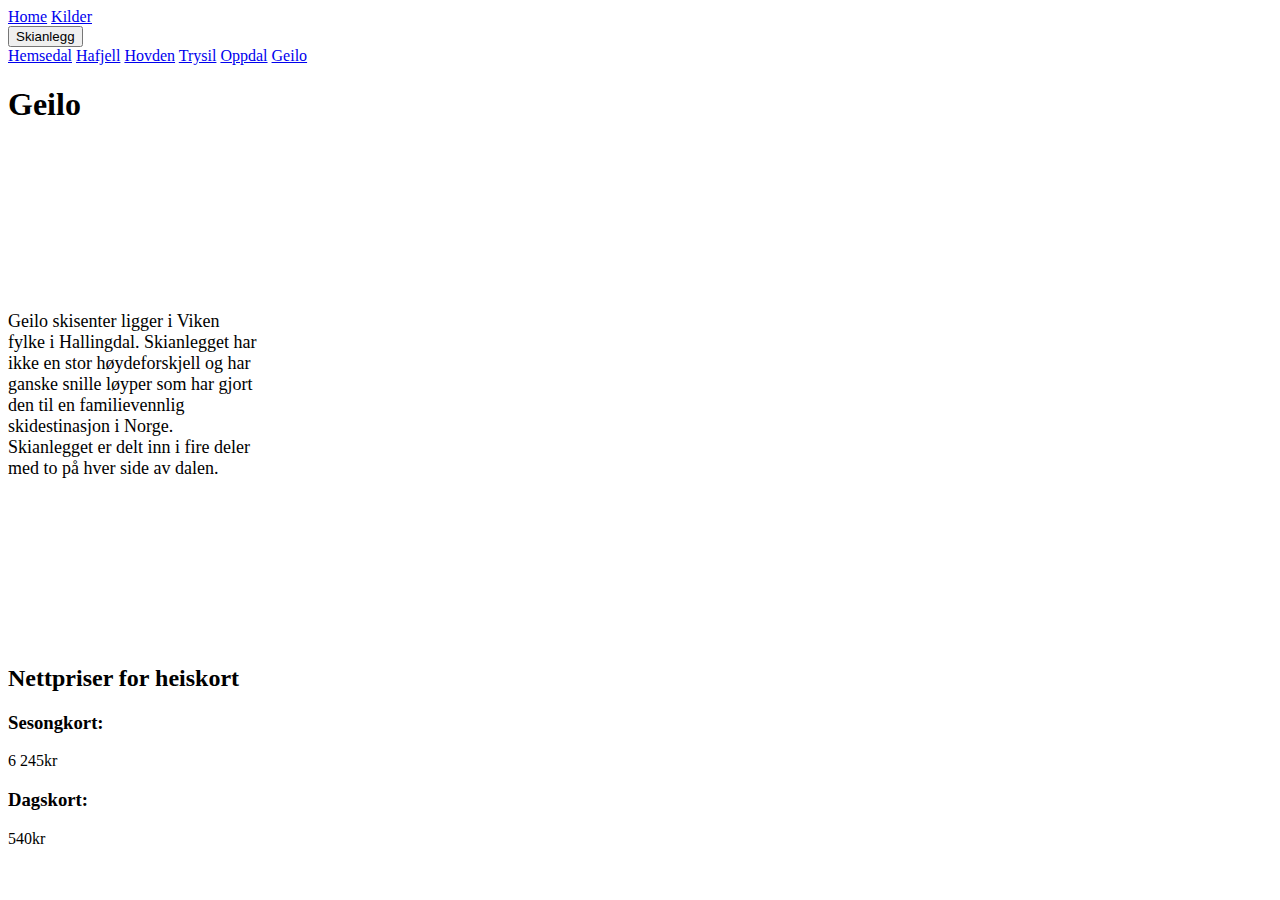
==== IT-prosjekt/html/Geilo.html @ 72b8c025 "Add files via upload" ====
<!DOCTYPE html>
<html lang="en">
<head>
    <meta charset="UTF-8">
    <meta http-equiv="X-UA-Compatible" content="IE=edge">
    <meta name="viewport" content="width=device-width, initial-scale=1.0">
    <title>Geilo</title>
    <link rel="stylesheet" href="/kap2/IT-prosjekt/stilark/stilarkskianlegg.css">
    <link rel="stylesheet" href="/kap2/IT-prosjekt/stilark/style.css">
    <Style>
        body{
            background-image: url(/kap2/IT-prosjekt/bilder/Geilo.jpg);
            background-position: center;
            background-repeat: no-repeat;
            background-size: cover;
        }

        #container{
            display: grid;
        grid-template-columns: repeat(5,1fr);
        grid-template-rows: repeat(1,1fr);
        height: 500px;
        align-items: center;
        font-size: 18px;
        

        grid-template-areas: 
        "i i t t t"
       
        ;

        
        }

        @media(max-width: 770px){
           #container{
            display: flex;
            flex-direction: column;
         
            justify-content: center;
           } 
           .tall{
               font-size: 30px;  
           }

           #priser{
               display: flex;
               flex-direction: column;   
           }
        }

      

        
    </Style>
</head>
<body>
    <div class="navigasjonsbar">
        <a href="index.html">Home</a>
        <a href="kilder.html" >Kilder</a>
        <div class="dropdown">
            
            <button class="dropbutton">Skianlegg </button>
            <div class="Skianlegg">
                <a href="Hemsedal.html">Hemsedal</a>
                <a href="Hafjell.html">Hafjell</a>
                <a href="Hovden.html">Hovden</a>
                <a href="Trysil.html">Trysil</a>
                <a href="Oppdal.html">Oppdal</a>
                <a href="Geilo.html">Geilo</a>
            </div>
        </div> 
    </div>
    <h1>Geilo</h1>
    
      <div id="container">
          <div class="Informasjon">
            <p>
                Geilo skisenter ligger i Viken fylke i Hallingdal. Skianlegget har ikke en stor høydeforskjell og har ganske snille løyper som har gjort den til en familievennlig skidestinasjon i Norge. Skianlegget er delt inn i fire deler med to på hver side av dalen.
            </p>
            </div>
            <div class="tom"> </div>
      </div>

    </div>
    <div id="heiskort">
  <h2>Nettpriser for heiskort</h2>
  <div id="priser">
      <div class="kort">
          <h3>Sesongkort:</h3>
          <p class="tall"> 6 245kr</p>
        </div>
        <div class="kort">
            <h3>Dagskort:</h3>
            <p class="tall"> 540kr</p>
        </div>
    </div>

</body>
</html>
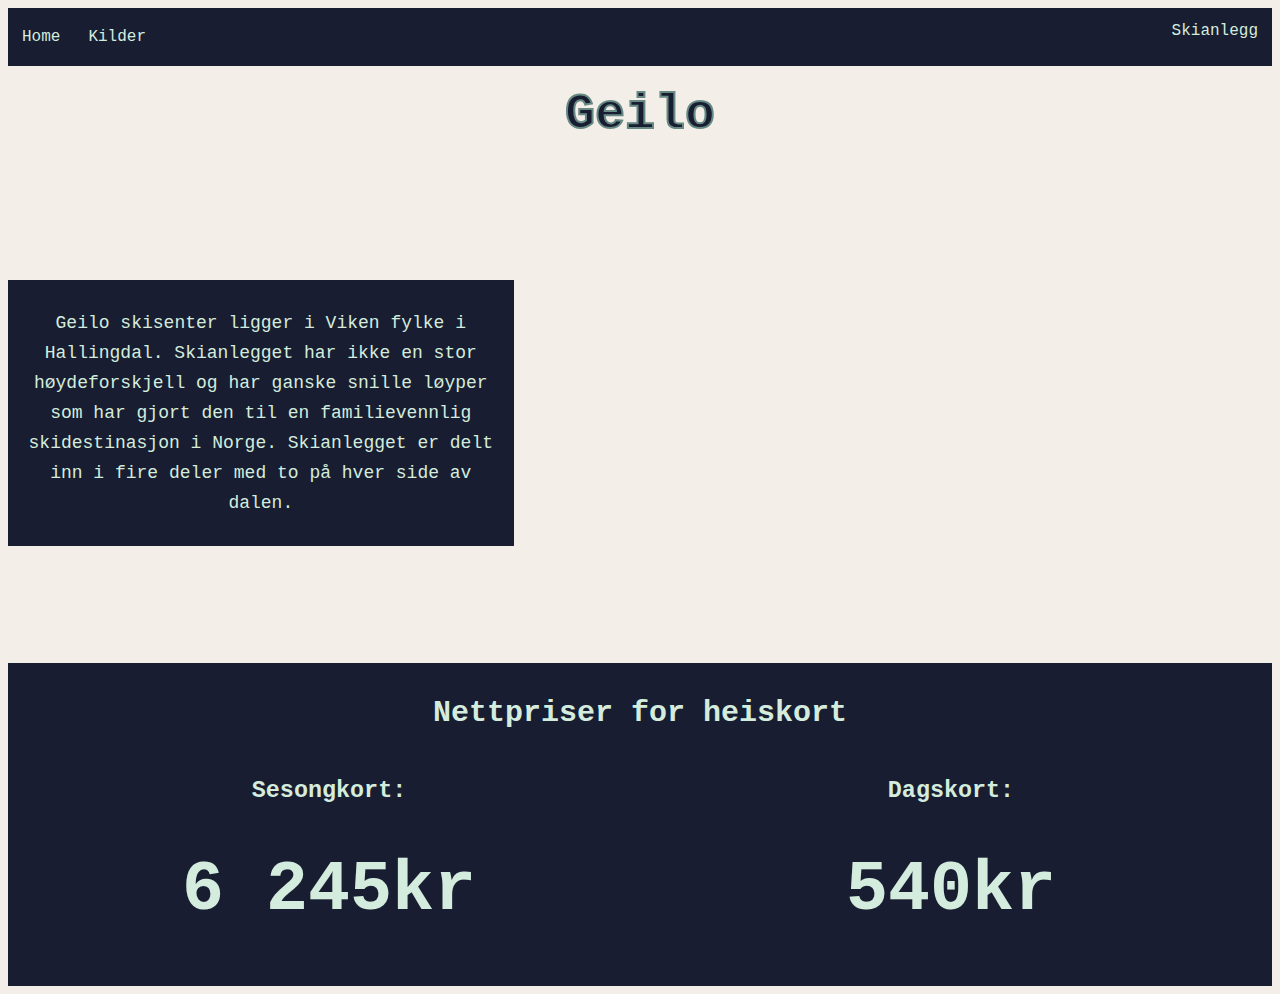
==== commit 2da319e7: "Update Geilo.html" ====
--- a/IT-prosjekt/html/Geilo.html
+++ b/IT-prosjekt/html/Geilo.html
@@ -5,8 +5,8 @@
     <meta http-equiv="X-UA-Compatible" content="IE=edge">
     <meta name="viewport" content="width=device-width, initial-scale=1.0">
     <title>Geilo</title>
-    <link rel="stylesheet" href="/kap2/IT-prosjekt/stilark/stilarkskianlegg.css">
-    <link rel="stylesheet" href="/kap2/IT-prosjekt/stilark/style.css">
+    <link rel="stylesheet" href="../stilark/stilarkskianlegg.css">
+    <link rel="stylesheet" href="../stilark/style.css">
     <Style>
         body{
             background-image: url(/kap2/IT-prosjekt/bilder/Geilo.jpg);
@@ -97,4 +97,4 @@
     </div>
 
 </body>
-</html>+</html>
--- a/IT-prosjekt/stilark/stilarkskianlegg.css
+++ b/IT-prosjekt/stilark/stilarkskianlegg.css
@@ -0,0 +1,35 @@
+.Informasjon{
+    grid-area: i;
+
+    background-color: #181D31;
+    color: #D4ECDD;
+    padding: 10px;
+}
+
+.tom{
+    grid-area: t;
+}
+
+
+#heiskort{
+
+background-color: #181D31;
+color: #D4ECDD;
+padding: 10px;
+align-items: center;
+}
+
+#priser{
+    display: flex;
+    flex-wrap: wrap;
+    flex-direction: row;
+}
+
+.kort{
+    width: 50%;
+}
+
+.tall{
+    font-size: 70px;
+    font-weight: bold;
+}
--- a/IT-prosjekt/stilark/style.css
+++ b/IT-prosjekt/stilark/style.css
@@ -0,0 +1,83 @@
+
+body {
+    background-color: #F4EEE8;
+  font-family: monospace;
+  color: #181D31;
+  text-align: center;
+  line-height: 150%;
+  font-size: 20px;
+  
+}
+
+h1{
+  font-size: 50px;
+  text-align: center;
+  -webkit-text-stroke-width: 2px;
+  -webkit-text-stroke-color: #678983;
+}
+
+.navigasjonsbar {
+  overflow: hidden;
+  background-color: #181D31;
+  
+}
+
+.navigasjonsbar a {
+  float: left ;
+
+  font-size: 16px;
+  color: #D4ECDD;
+  text-align: center;
+  padding: 14px ;
+  text-decoration: none;
+}
+
+
+
+.dropdown {
+  float: right;
+  
+  overflow: hidden;
+}
+
+.dropdown .dropbutton {
+  font-size: 16px;  
+  border: none;
+  color: #D4ECDD;
+  padding: 14px ;
+  background-color: #181D31;
+  font-family: inherit;
+  
+}
+
+.navigasjonsbar a:hover, .dropdown:hover .dropbutton {
+  background-color:#678983;
+ 
+}
+
+.Skianlegg {
+  display: none;
+  position: absolute;
+  background-color: #181D31;
+  min-width: 160px;
+  
+ 
+}
+
+.Skianlegg a {
+  float: none;
+  color: #D4ECDD;
+  padding: 12px;
+  text-decoration: none;
+  display: block;
+  text-align: left;
+  
+}
+
+.Skianlegg a:hover {
+  background-color: #678983;
+}
+
+.dropdown:hover .Skianlegg {
+  display: block;
+}
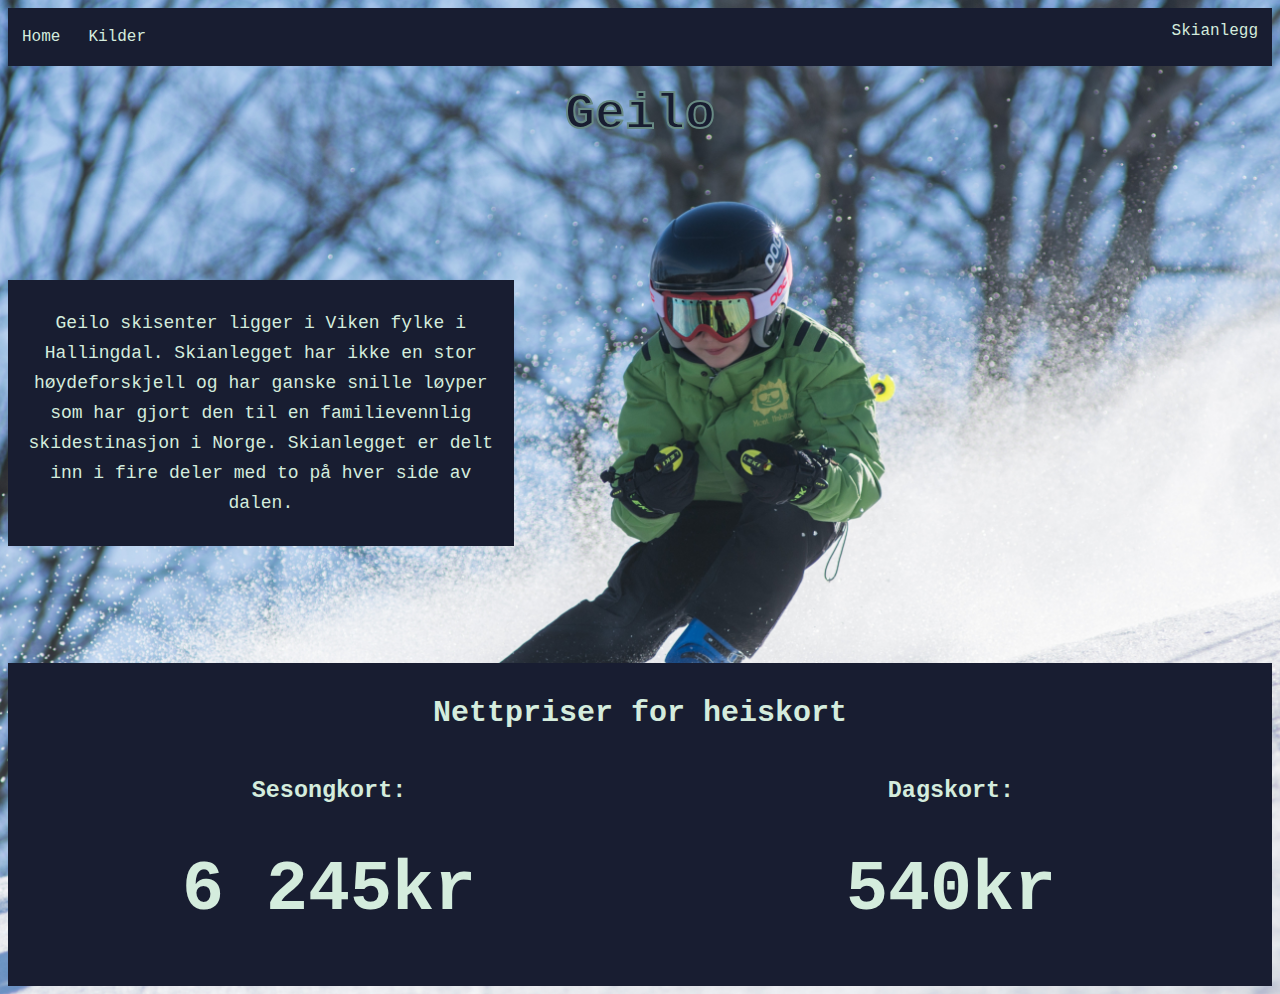
==== commit b6c19827: "Update Geilo.html" ====
--- a/IT-prosjekt/html/Geilo.html
+++ b/IT-prosjekt/html/Geilo.html
@@ -9,7 +9,7 @@
     <link rel="stylesheet" href="../stilark/style.css">
     <Style>
         body{
-            background-image: url(/kap2/IT-prosjekt/bilder/Geilo.jpg);
+            background-image: url(../bilder/Geilo.jpg);
             background-position: center;
             background-repeat: no-repeat;
             background-size: cover;
